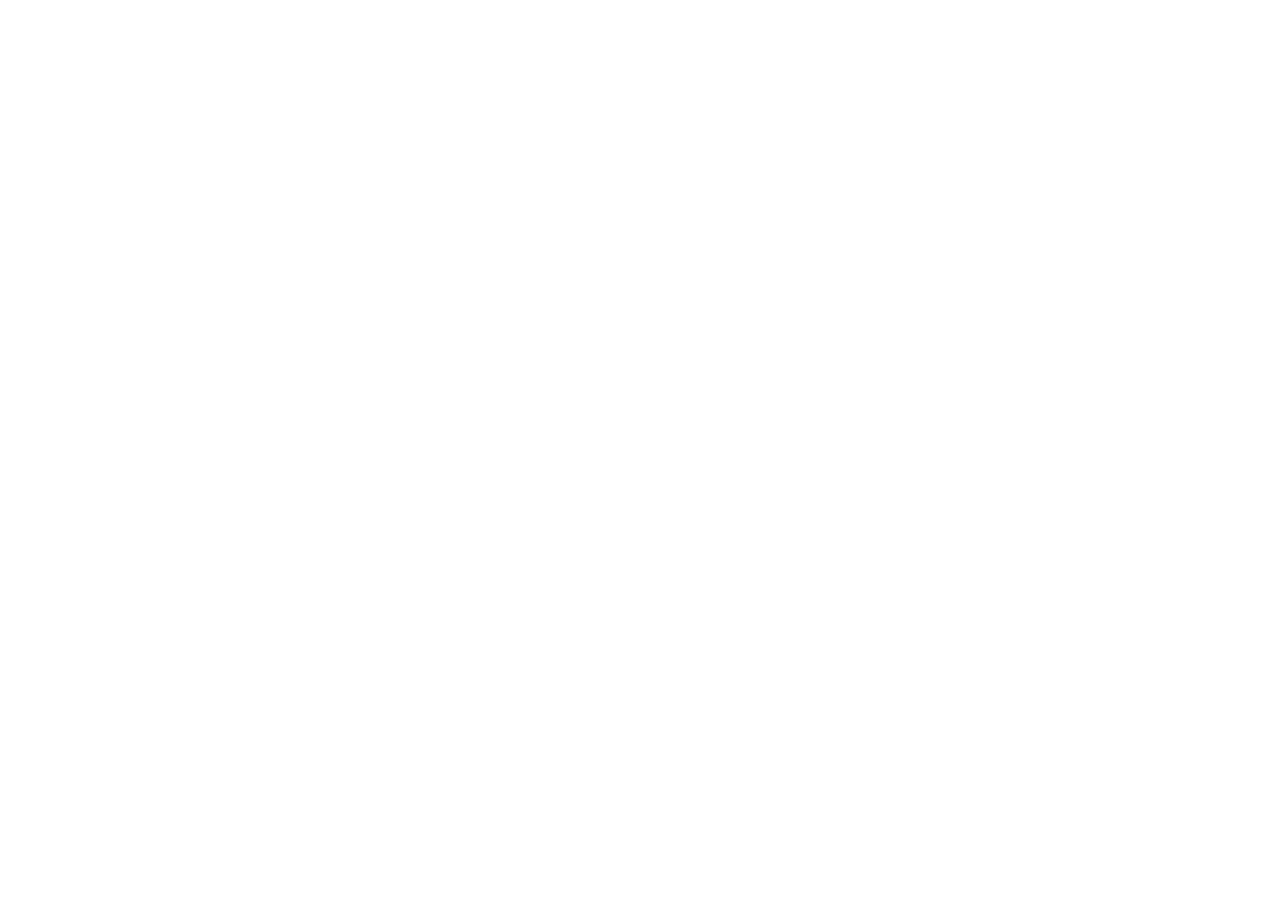
==== index.html @ 2e7c1c59 "primeiro comit" ====
<!DOCTYPE html>
<html lang="en">
<head>
    <meta charset="UTF-8">
    <meta name="viewport" content="width=device-width, initial-scale=1.0">
    <meta http-equiv="X-UA-Compatible" content="ie=edge">
    <title>Coleta</title>
</head>
<body>
    
</body>
</html>
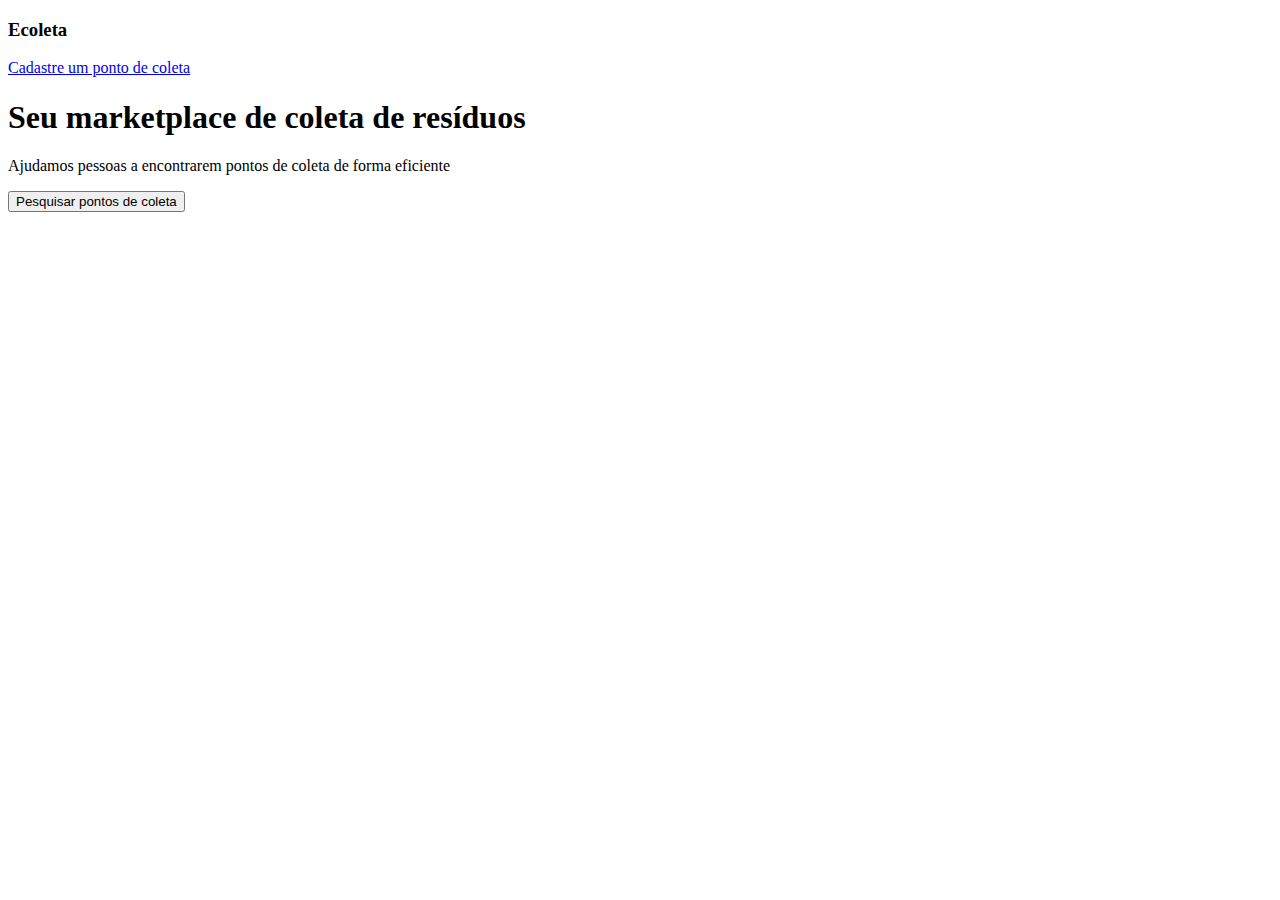
==== commit 96401da5: "terceiro comit" ====
--- a/index.html
+++ b/index.html
@@ -1,12 +1,23 @@
 <!DOCTYPE html>
-<html lang="en">
+<html lang="pt-br">
 <head>
     <meta charset="UTF-8">
     <meta name="viewport" content="width=device-width, initial-scale=1.0">
     <meta http-equiv="X-UA-Compatible" content="ie=edge">
-    <title>Coleta</title>
+    <title>Ecoleta</title>
+    <link rel="stylesheet" href="css/estilo.css">
+    <link rel="preconnect" href="https://fonts.gstatic.com">
+    <link href="https://fonts.googleapis.com/css2?family=Roboto:wght@300;700&display=swap" rel="stylesheet">
 </head>
 <body>
-    
+    <div class="content">
+        <header>
+            <h3>Ecoleta</h3>
+            <a href="#">Cadastre um ponto de coleta</a>
+        </header>
+        <h1>Seu marketplace de coleta de resíduos</h1>
+        <p>Ajudamos pessoas a encontrarem pontos de coleta de forma eficiente</p>
+        <button>Pesquisar pontos de coleta</button>
+    </div>
 </body>
 </html>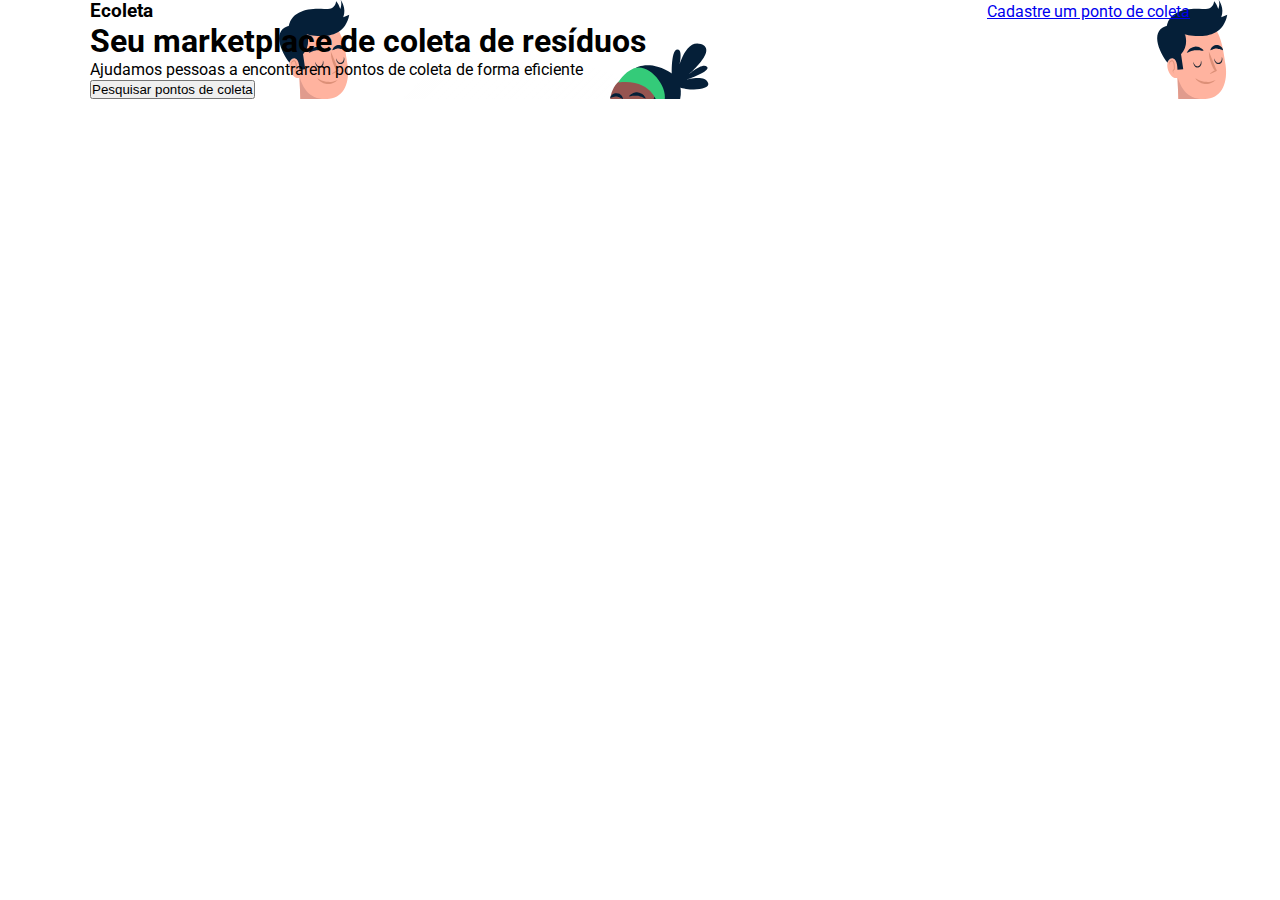
==== commit 4144d6c8: "quinto commit" ====
--- a/index.html
+++ b/index.html
@@ -10,14 +10,16 @@
     <link href="https://fonts.googleapis.com/css2?family=Roboto:wght@300;700&display=swap" rel="stylesheet">
 </head>
 <body>
-    <div class="content">
-        <header>
-            <h3>Ecoleta</h3>
-            <a href="#">Cadastre um ponto de coleta</a>
-        </header>
-        <h1>Seu marketplace de coleta de resíduos</h1>
-        <p>Ajudamos pessoas a encontrarem pontos de coleta de forma eficiente</p>
-        <button>Pesquisar pontos de coleta</button>
+    <div id="page-home">
+        <div class="content">
+            <header>
+                <h3>Ecoleta</h3>
+                <a href="#">Cadastre um ponto de coleta</a>
+            </header>
+            <h1>Seu marketplace de coleta de resíduos</h1>
+            <p>Ajudamos pessoas a encontrarem pontos de coleta de forma eficiente</p>
+            <button>Pesquisar pontos de coleta</button>
+        </div>
     </div>
 </body>
 </html>--- a/css/estilo.css
+++ b/css/estilo.css
@@ -0,0 +1,25 @@
+*{
+    margin: 0;
+    padding: 0;
+    box-sizing: border-box;
+}
+
+html {
+    font-family: 'Roboto', sans-serif;
+}
+
+#page-home {
+    background: url('../img/home-background.svg');
+}
+
+header {
+    display: flex;
+    align-items: center;
+    justify-content: space-between;
+}
+
+.content {
+    width: 90%;
+    max-width: 1100px;
+    margin: 0 auto;
+}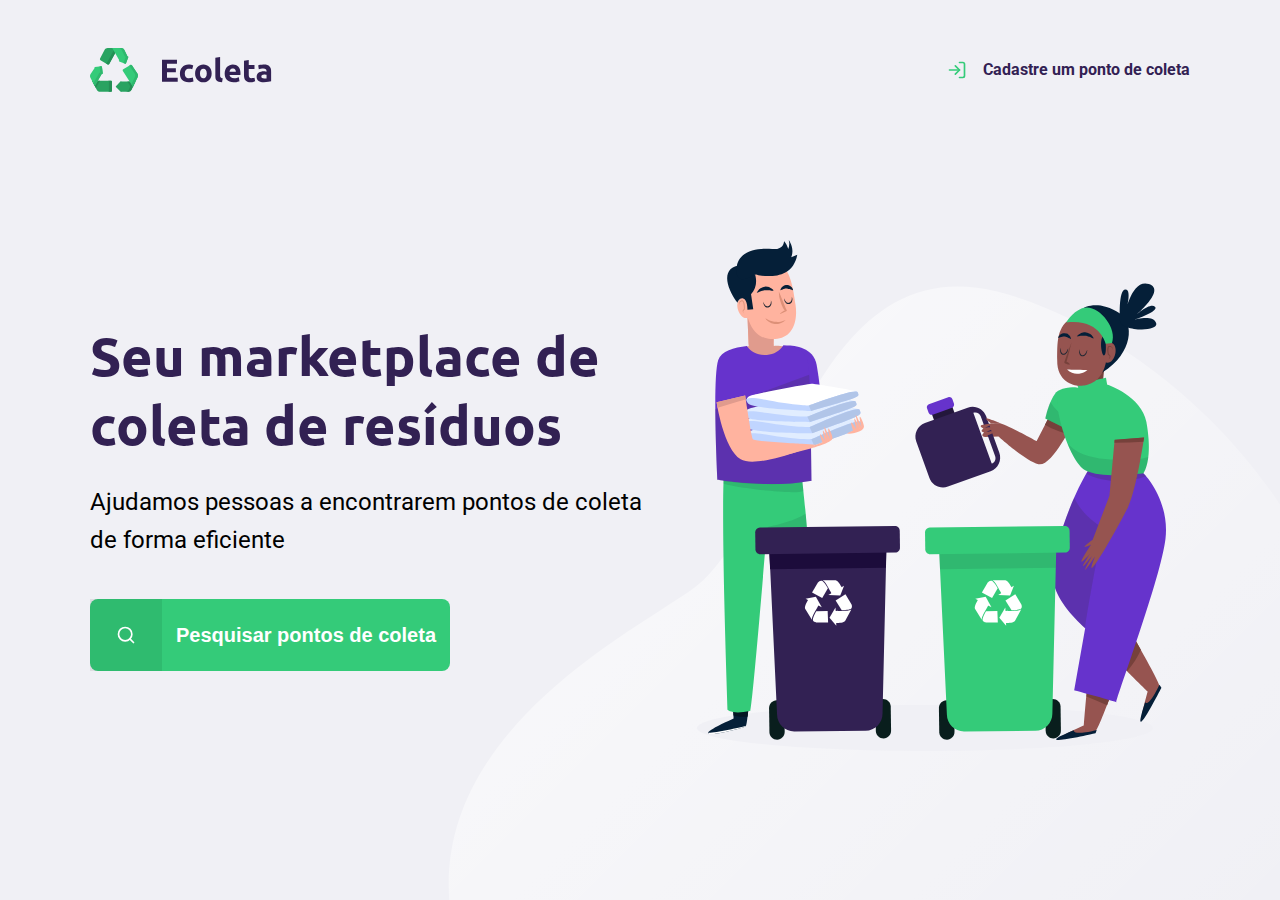
==== commit 3ce2e631: "sexto" ====
--- a/index.html
+++ b/index.html
@@ -7,18 +7,22 @@
     <title>Ecoleta</title>
     <link rel="stylesheet" href="css/estilo.css">
     <link rel="preconnect" href="https://fonts.gstatic.com">
-    <link href="https://fonts.googleapis.com/css2?family=Roboto:wght@300;700&display=swap" rel="stylesheet">
+    <link href="https://fonts.googleapis.com/css2?family=Roboto:wght@300;700&family=Ubuntu:wght@700&display=swap" rel="stylesheet">
 </head>
 <body>
     <div id="page-home">
         <div class="content">
             <header>
-                <h3>Ecoleta</h3>
-                <a href="#">Cadastre um ponto de coleta</a>
+                <img src="img/logo.svg" alt="Logomarca">
+                <a href="#">
+                    <span></span>
+                    Cadastre um ponto de coleta</a>
             </header>
-            <h1>Seu marketplace de coleta de resíduos</h1>
-            <p>Ajudamos pessoas a encontrarem pontos de coleta de forma eficiente</p>
-            <button>Pesquisar pontos de coleta</button>
+            <main>
+                <h1>Seu marketplace de coleta de resíduos</h1>
+                <p>Ajudamos pessoas a encontrarem pontos de coleta de forma eficiente</p>
+                <button><span></span><strong>Pesquisar pontos de coleta</strong></button>
+            </main>
         </div>
     </div>
 </body>
--- a/css/estilo.css
+++ b/css/estilo.css
@@ -4,22 +4,137 @@
     box-sizing: border-box;
 }
 
+:root {
+    --title-color: #322153;
+    --primary-color: #34cb79;
+}
+
+body {
+    background: #f0f0f5;
+    -webkit-font-smoothing: antialiased;
+}
+
+h1, h2, h3, h4, h5, h6 {
+    font-family: Ubuntu, sans-serif;
+    color: var(--title-color);
+}
+
 html {
-    font-family: 'Roboto', sans-serif;
+    font-family: Roboto, sans-serif;
 }
 
 #page-home {
-    background: url('../img/home-background.svg');
+    height: 100vh;
+    background: url('../img/home-background.svg') no-repeat;
+    background-position: 35vw bottom;
 }
 
 header {
     display: flex;
     align-items: center;
     justify-content: space-between;
+    margin-top: 48px;
+}
+
+a {
+    display: flex;
+    color: #322153;
+    font-weight: 700;
+    text-decoration: none;
+}
+
+header a span {
+    background-image: url('../img/log-in.svg');
+    width: 20px;
+    height: 20px;
+    margin-right: 16px;
 }
 
 .content {
     width: 90%;
     max-width: 1100px;
     margin: 0 auto;
+    height: 100%;
+    display: flex;
+    flex-direction: column;
+}
+
+#page-home main {
+    max-width: 560px;
+    flex: 1;
+    display: flex;
+    flex-direction: column;
+    justify-content: center;
+}
+
+main h1 {
+    font-size: 54px;
+}
+
+main p {
+    font-size: 24px;
+    line-height: 38px;
+    margin-top: 24px;
+}
+
+main button {
+    width: 100%;
+    max-width: 360px;
+    height: 72px;
+    border-radius: 8px;
+    border: none;
+    display: flex;
+    align-items: center;
+    margin-top: 40px;
+    background: var(--primary-color);
+    transition: 400ms;
+    font-weight: bold;
+    color: white;
+}
+
+main button:hover {
+    background: #2fb86e;
+}
+
+main button span {
+    width: 72px;
+    height: 72px;
+    background: rgba(0, 0, 0, 0.08);
+    display: flex;
+    align-items: center;
+    justify-content: center;
+}
+
+main button span::after{
+    content: "";
+    background-image: url('../img/search.svg');
+    width: 20px;
+    height: 20px;
+}
+main button strong {
+    flex: 1;
+    text-align: center;
+    font-size: 20px;
+}
+
+@media (max-width: 900px){
+    #page-home {
+        background-position-x: 70vw;
+    }
+
+    #page-home .content {
+        align-items: center;
+        text-align: center;
+    }
+
+    #page-home header a {
+        position: absolute;
+        bottom: 48px;
+        left: 50%;
+        transform: translateX(-50%);
+    }
+
+    #page-home main {
+        align-items: center;
+    }
 }